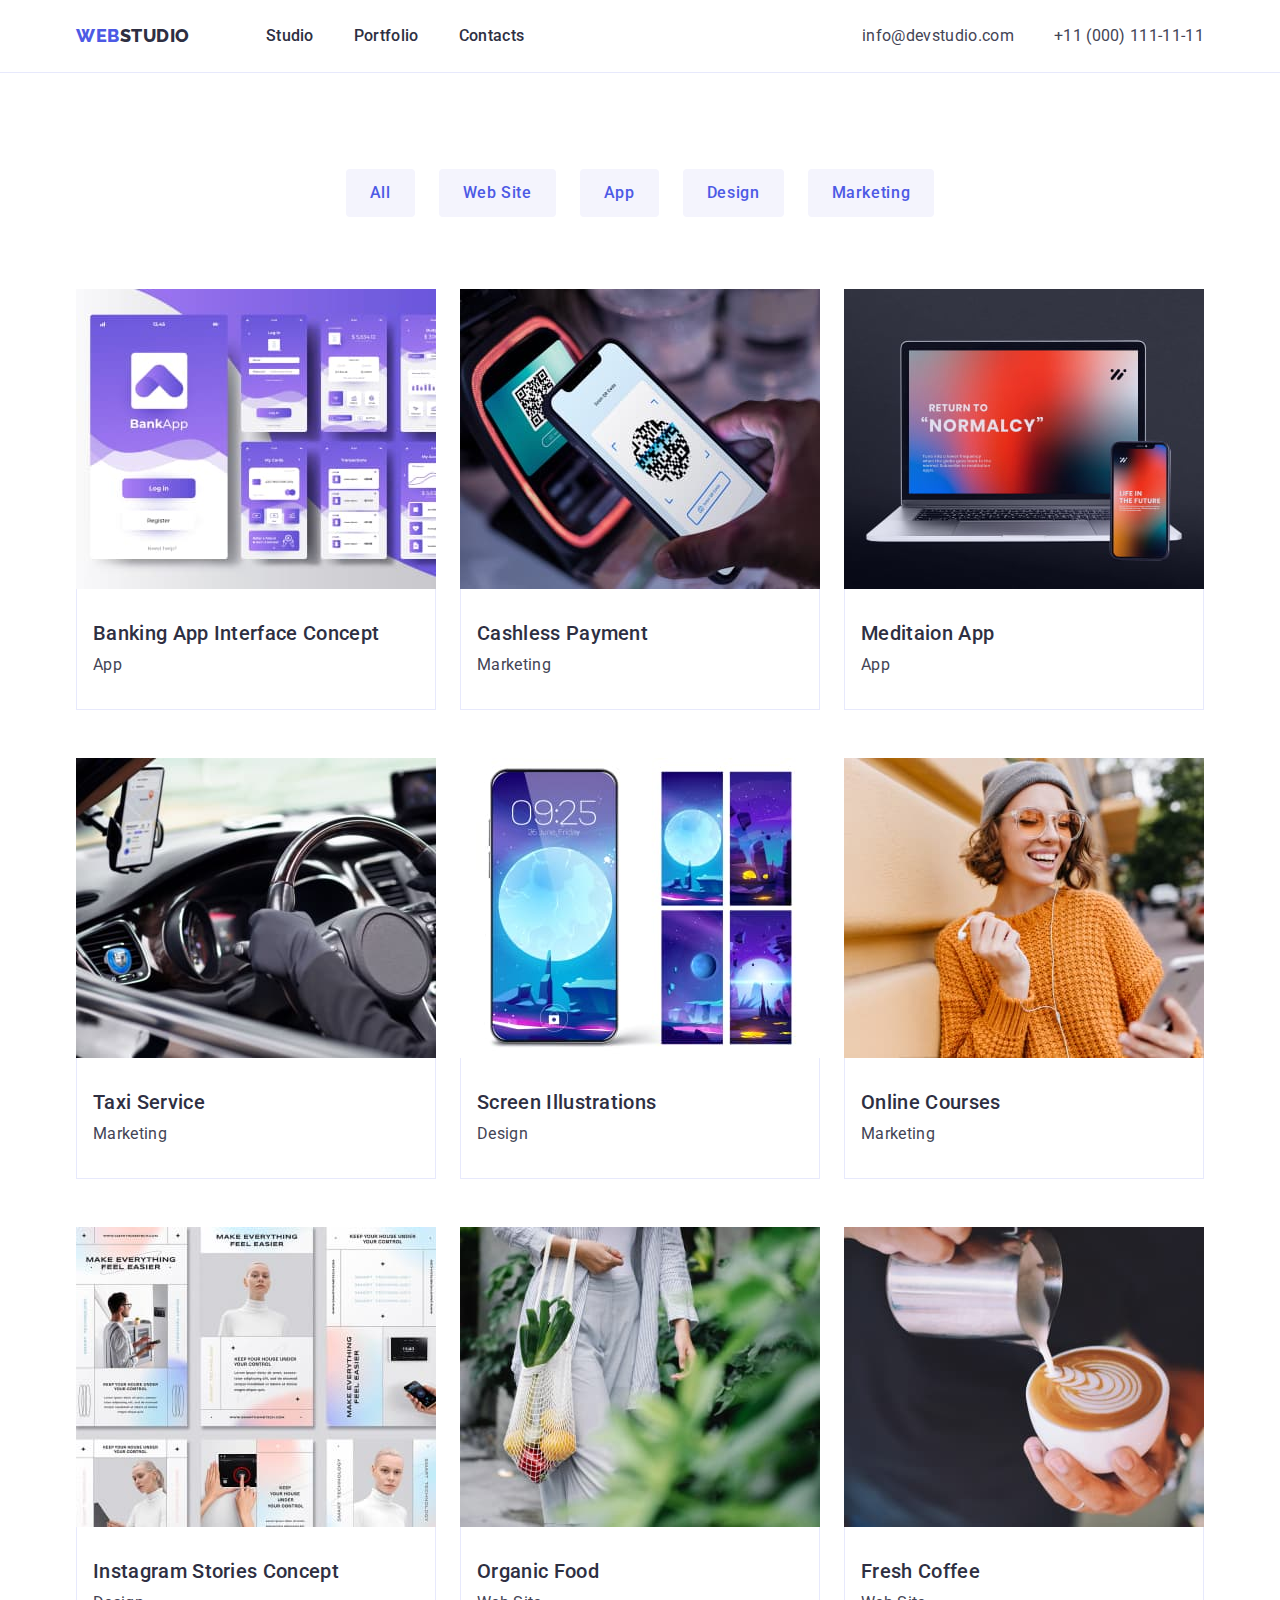
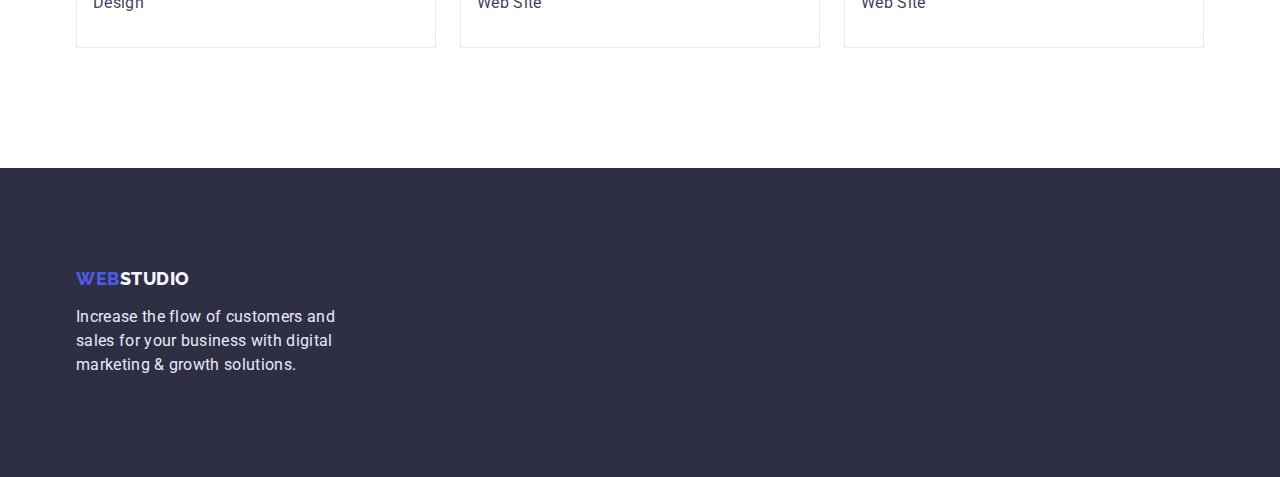
==== portfolio.html @ dd71bd42 "Initial commit" ====
<!DOCTYPE html>
<html lang="en">
  <head>
    <meta charset="UTF-8" />
    <meta http-equiv="X-UA-Compatible" content="IE=edge" />
    <meta name="viewport" content="width=device-width, initial-scale=1.0" />
    <!-- Описание для поисковых систем -->
    <meta name="description" content="Effective Solutions for Your Business" />
    <!-- Текст на вкладке браузера -->
    <title>markup-hw-portfolio</title>
    <!-- Семейство шрифтов ссылки -->
    <link rel="preconnect" href="https://fonts.googleapis.com" />
    <link rel="preconnect" href="https://fonts.gstatic.com" crossorigin />
    <link
      href="https://fonts.googleapis.com/css2?family=Raleway:wght@800&family=Roboto:wght@400;500;700&display=swap"
      rel="stylesheet"
    />
    <!-- modern-normalize Normalize browsers' default style -->
    <link
      rel="stylesheet"
      href="https://cdnjs.cloudflare.com/ajax/libs/modern-normalize/1.1.0/modern-normalize.min.css"
    />
    <!-- CSS стили файл -->
    <link rel="stylesheet" href="./css/styles.css" />
  </head>

  <body>
    <!-- Header section -->
    <header class="header section-header">
      <div class="container header-container">
        <nav class="header-nav">
          <a href="./index.html" class="logo-site link"
            >Web<span class="logo-color">Studio</span></a
          >
          <ul class="nav-list list">
            <li class="nav-item item">
              <a href="./index.html" class="nav-link link">Studio</a>
            </li>
            <li class="nav-item">
              <a href="./portfolio.html" class="nav-link link">Portfolio</a>
            </li>
            <li class="nav-item">
              <a href="" class="nav-link link">Contacts</a>
            </li>
          </ul>

          <ul class="contact contact-list list">
            <li class="contact-item">
              <a href="mailto:info@devstudio.com" class="contact-link link"
                >info@devstudio.com</a
              >
            </li>
            <li class="contact-item">
              <a href="tel:+110001111111" class="contact-link link"
                >+11 (000) 111-11-11</a
              >
            </li>
          </ul>
        </nav>
      </div>
    </header>

    <!-- Main section -->
    <main>
      <!-- Portfolio section -->
      <section class="section-portfolio">
        <div class="container">
          <h1 class="visually-hidden">Portfolio</h1>
          <ul class="filter-portfolio list">
            <li class="filter-item">
              <button type="button" class="filter-btn btn">All</button>
            </li>
            <li class="filter-item">
              <button type="button" class="filter-btn btn">Web Site</button>
            </li>
            <li class="filter-item">
              <button type="button" class="filter-btn btn">App</button>
            </li>
            <li class="filter-item">
              <button type="button" class="filter-btn btn">Design</button>
            </li>
            <li class="filter-item">
              <button type="button" class="filter-btn btn">Marketing</button>
            </li>
          </ul>

          <ul class="portfolio-list card-set list">
            <li class="portfolio-item card-item">
              <a href="" class="portfolio-link link">
                <img
                  src="./images/portfolio/img-1.jpg"
                  alt="app features image"
                  width="360"
                  height="300"
                />
                <div class="portfolio-card-descr">
                  <h2 class="title-third">Banking App Interface Concept</h2>
                  <p class="description-txt">App</p>
                </div>
              </a>
            </li>
            <li class="portfolio-item card-item">
              <a href="" class="portfolio-link link">
                <img
                  src="./images/portfolio/img-2.jpg"
                  alt="qr code scanner image"
                  width="360"
                  height="300"
                />
                <div class="portfolio-card-descr">
                  <h2 class="title-third">Cashless Payment</h2>
                  <p class="description-txt">Marketing</p>
                </div>
              </a>
            </li>
            <li class="portfolio-item card-item">
              <a href="" class="portfolio-link link">
                <img
                  src="./images/portfolio/img-3.jpg"
                  alt="synchronization of the computer with the phone image"
                  width="360"
                  height="300"
                />
                <div class="portfolio-card-descr">
                  <h2 class="title-third">Meditaion App</h2>
                  <p class="description-txt">App</p>
                </div>
              </a>
            </li>
            <li class="portfolio-item card-item">
              <a href="" class="portfolio-link link">
                <img
                  src="./images/portfolio/img-4.jpg"
                  alt="man driving image"
                  width="360"
                  height="300"
                />
                <div class="portfolio-card-descr">
                  <h2 class="title-third">Taxi Service</h2>
                  <p class="description-txt">Marketing</p>
                </div>
              </a>
            </li>
            <li class="portfolio-item card-item">
              <a href="" class="portfolio-link link">
                <img
                  src="./images/portfolio/img-5.jpg"
                  alt="Screen Illustrations image"
                  width="360"
                  height="300"
                />
                <div class="portfolio-card-descr">
                  <h2 class="title-third">Screen Illustrations</h2>
                  <p class="description-txt">Design</p>
                </div>
              </a>
            </li>
            <li class="portfolio-item card-item">
              <a href="" class="portfolio-link link">
                <img
                  src="./images/portfolio/img-6.jpg"
                  alt="girl taking a course online image"
                  width="360"
                  height="300"
                />
                <div class="portfolio-card-descr">
                  <h2 class="title-third">Online Courses</h2>
                  <p class="description-txt">Marketing</p>
                </div>
              </a>
            </li>
            <li class="portfolio-item card-item">
              <a href="" class="portfolio-link link">
                <img
                  src="./images/portfolio/img-7.jpg"
                  alt="Instagram Stories Concept image"
                  width="360"
                  height="300"
                />
                <div class="portfolio-card-descr">
                  <h2 class="title-third">Instagram Stories Concept</h2>
                  <p class="description-txt">Design</p>
                </div>
              </a>
            </li>
            <li class="portfolio-item card-item">
              <a href="" class="portfolio-link link">
                <img
                  src="./images/portfolio/img-8.jpg"
                  alt="shopping girl image"
                  width="360"
                  height="300"
                />
                <div class="portfolio-card-descr">
                  <h2 class="title-third">Organic Food</h2>
                  <p class="description-txt">Web Site</p>
                </div>
              </a>
            </li>
            <li class="portfolio-item card-item">
              <a href="" class="portfolio-link link">
                <img
                  src="./images/portfolio/img-9.jpg"
                  alt="coffee in a cup image"
                  width="360"
                  height="300"
                />
                <div class="portfolio-card-descr">
                  <h2 class="title-third">Fresh Coffee</h2>
                  <p class="description-txt">Web Site</p>
                </div>
              </a>
            </li>
          </ul>
        </div>
      </section>
    </main>

    <!-- Footer section -->
    <footer class="footer section-footer">
      <div class="container">
        <a href="./index.html" class="logo-site link logo-footer"
          >Web<span class="logo-color-second">Studio</span></a
        >
        <p class="footer-description">
          Increase the flow of customers and sales for your business with
          digital marketing & growth solutions.
        </p>
      </div>
    </footer>
  </body>
</html>
---- css/styles.css ----
:root {
  /* txt-color (cl)*/
  --basic-white-txt-cl: #ffffff;
  --navyblue-dark-txt-cl: #2e2f42;
  --slate-txt-cl: #434455;
  --pressed-txt-cl: #404bbf;
  --primary-txt-cl: #4d5ae5;
  --accent-txt-cl: #e7e9fc;

  /* Background-color (bg-cl) */
  --basic-white-bg-cl: #ffffff;
  --navyblue-dark-bg-cl: #2e2f42;
  --cloud-light-bg-cl: #f4f4fd;
  --pressed-bg-cl: #404bbf;
  --primary-bg-cl: #4d5ae5;

  /* logo-color */
  --primary-logo-cl: #4d5ae5;
  --logo-light-color: #f4f4fd;

  /* fonts */
  --basic-font: Roboto, sans-serif;
  --secondary-font: Raleway, sans-serif;

  /* card-set */
  --ident: 24px;
  --items-card: 3;
}

/*======= Reset style =======*/
h1,
h2,
h3,
h4,
h5,
h6,
p,
ul,
li {
  margin: 0;
  padding: 0;
}
img {
  display: block;
  max-width: 100%;
  height: auto;
}
.link {
  text-decoration: none;
}
.list {
  list-style: none;
}
.card-set {
  display: flex;
  flex-wrap: wrap;
  gap: var(--ident);
}
.card-item {
   flex-basis: calc((100%- var(--ident) * (var(--items)-1)) / var(--items));
}

/*########## Basic style ##########*/
body {
  background-color: var(--basic-white-bg-cl);

  font-family: var(--basic-font);
  font-style: normal;
  font-weight: 400;
  font-size: 16px;
  line-height: 1.5;
  letter-spacing: 0.02em;
  color: var(--slate-txt-cl);
}
.container {
  width: 1158px;
  padding-left: 15px;
  padding-right: 15px;
  margin-left: auto;
  margin-right: auto;

  /*для визуального эфекта время работы*/
  /* outline: 1px solid red; */
}

.btn {
  align-items: center;
  letter-spacing: 0.04em;

  font-family: var(--basic-font);
  font-style: normal;
  font-weight: 500;
  font-size: 16px;
  line-height: 1.5;

  cursor: pointer;
  border: none;
}
.text-center {
  text-align: center;
}
.title-two {
  margin: 0 auto 72px;

  font-weight: 700;
  font-size: 36px;
  line-height: 1.11;

  text-align: center;
  text-transform: capitalize;
  color: var(--navyblue-dark-txt-cl);
}
.title-third {
  font-weight: 500;
  font-size: 20px;
  line-height: 1.2;
  color: var(--navyblue-dark-txt-cl);
}
.description-txt {
  color: var(--slate-txt-cl);
}
.visually-hidden {
  position: absolute;
  width: 1px;
  height: 1px;
  margin: -1px;
  border: 0;
  padding: 0;

  white-space: nowrap;
  clip-path: inset(100%);
  clip: rect(0 0 0 0);
  overflow: hidden;
}

/*########## Individual Styles ##########*/

/*======= Header =======*/
.section-header {
  border-bottom: 1px solid var(--accent-txt-cl);
}
.header-nav {
  display: flex;
  align-items: center;
}
/*logo*/
.logo-site {
  margin-right: 76px;

  font-family: var(--secondary-font);
  font-weight: 800;
  font-size: 18px;
  line-height: 1.33;
  letter-spacing: 0.03em;
  text-transform: uppercase;
  color: var(--primary-logo-cl);
}
.logo-color {
  color: var(--navyblue-dark-txt-cl);
}
.logo-color-second {
  color: var(--cloud-light-bg-cl);
}
/*navigation*/
.nav-list {
  display: flex;
  align-items: center;
}
.nav-item:not(:last-child) {
  margin-right: 40px;
}
.nav-link {
  display: block;
  padding-top: 24px;
  padding-bottom: 24px;

  font-style: normal;
  font-weight: 500;
  color: var(--navyblue-dark-txt-cl);

  /* font-size: 16px;
  line-height: 1.5;
  letter-spacing: 0.02em; */
}
.nav-link:hover,
.nav-link:focus {
  color: var(--pressed-txt-cl);
}
/*contact*/
.contact-list {
  display: flex;
  align-items: center;
  margin-left: auto;
}
.contact-item + .contact-item {
  margin-left: 40px;
}
.contact-link {
  display: block;
  padding-top: 24px;
  padding-bottom: 24px;

  font-style: normal;
  line-height: 1.5;
  color: var(--slate-txt-cl);
}
.contact-link:hover,
.contact-link:focus {
  color: var(--pressed-txt-cl);
}

/*======= Hero =======*/
.hero {
  background-color: var(--navyblue-dark-bg-cl);
}
.section-hero {
  padding-top: 188px;
  padding-bottom: 188px;
}
.hero-title {
  width: 494px;
  margin-left: auto;
  margin-right: auto;
  margin-bottom: 48px;

  font-weight: 700;
  font-size: 56px;
  line-height: 1.07;
  text-align: center;
  color: var(--basic-white-txt-cl);
}
.container-elements {
  text-align: center;
}
.hero-btn {
  display: inline-block;
  padding: 16px 32px;
  min-width: 169px;

  border-radius: 4px;
  box-shadow: 0px 4px 4px rgba(0, 0, 0, 0.15);

  color: var(--basic-white-txt-cl);
  background-color: var(--primary-bg-cl);
  /* border: none; */
}
.hero-btn:hover,
.hero-btn:focus {
  background-color: var(--pressed-bg-cl);
}

/*======= Advantage =======*/
.section-advantage {
  padding-top: 120px;
  padding-bottom: 120px;
}
.advantage-list {
  display: flex;
  flex-wrap: wrap;
  margin: -12px;
}
.advantage-item {
  width: 264px;
  margin: 12px;
}
.advantage-title {
  margin-bottom: 8px;
}

/*======= Benefits =======*/
.section-benefits {
  padding-bottom: 120px;
}
.benefits-list {
  display: flex;
  flex-wrap: wrap;
}
.benefits-list+.benefits-list {
  margin-left: 24px;
}

/*======= Team =======*/
.team {
  background-color: var(--cloud-light-bg-cl);
}
.section-team {
  padding-top: 120px;
  padding-bottom: 120px;
}
.team-list {
  display: flex;
  flex-wrap: wrap;
  justify-content: center;
  --items-card: 4;
  gap: var(--ident);
}
.team-item {
  background-color: var(--basic-white-bg-cl);
  box-shadow: 0px 1px 6px rgba(46, 47, 66, 0.08),
    0px 1px 1px rgba(46, 47, 66, 0.16), 0px 2px 1px rgba(46, 47, 66, 0.08);
  border-radius: 0px 0px 4px 4px;
}
.team-item-content {
  padding: 32px 16px;
}
.team-name {
  margin-bottom: 8px;
}

/*======= Footer =======*/
.footer {
  background-color: var(--navyblue-dark-bg-cl);
  padding: 100px 0px;
}
.logo-footer {
  display: inline-block;
  margin-bottom: 16px;
  line-height: calc(21 / 18);
}
.footer-description {
  width: 264px;
  color: var(--accent-txt-cl);
}

/*======= Portfolio =======*/
.section-portfolio {
  padding: 96px 0 120px;
}
/*top-line*/
.filter-portfolio {
  display: flex;
  justify-content: center;
  gap: var(--ident);
  margin-bottom: 72px;
}
.filter-btn {
  padding: 12px 24px;
  border-radius: 4px;

  color: var(--primary-txt-cl);
  background-color: var(--cloud-light-bg-cl);
}
.filter-btn:hover,
.filter-btn:focus {
  color: var(--basic-white-txt-cl);
  background-color: var(--pressed-bg-cl);
}
/*card*/
.portfolio-card-descr {
  padding: 32px 16px;
  border-right: 1px solid var(--accent-txt-cl);
  border-bottom: 1px solid var(--accent-txt-cl);
  border-left: 1px solid var(--accent-txt-cl);
}
.portfolio-card-descr .title-third {
  margin-bottom: 8px;
}
.portfolio-list.card-set {
  row-gap: 48px;
}
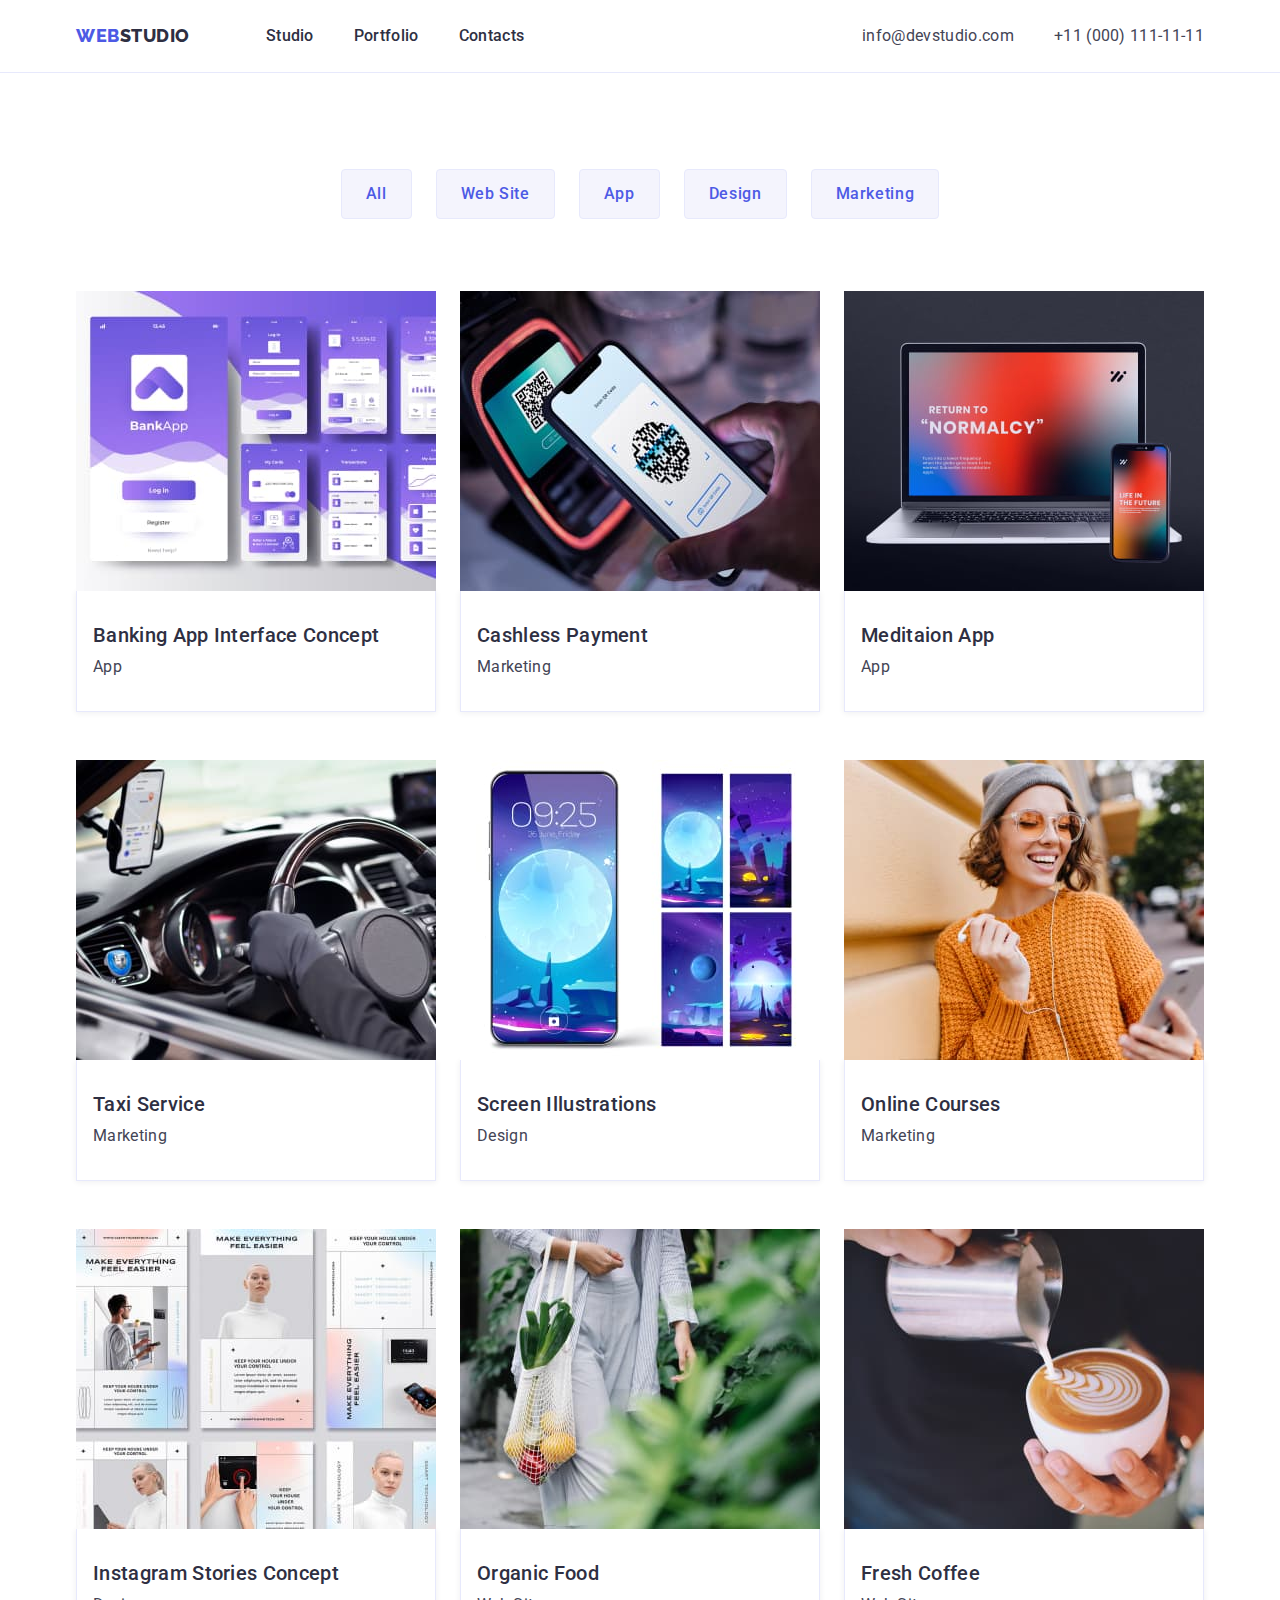
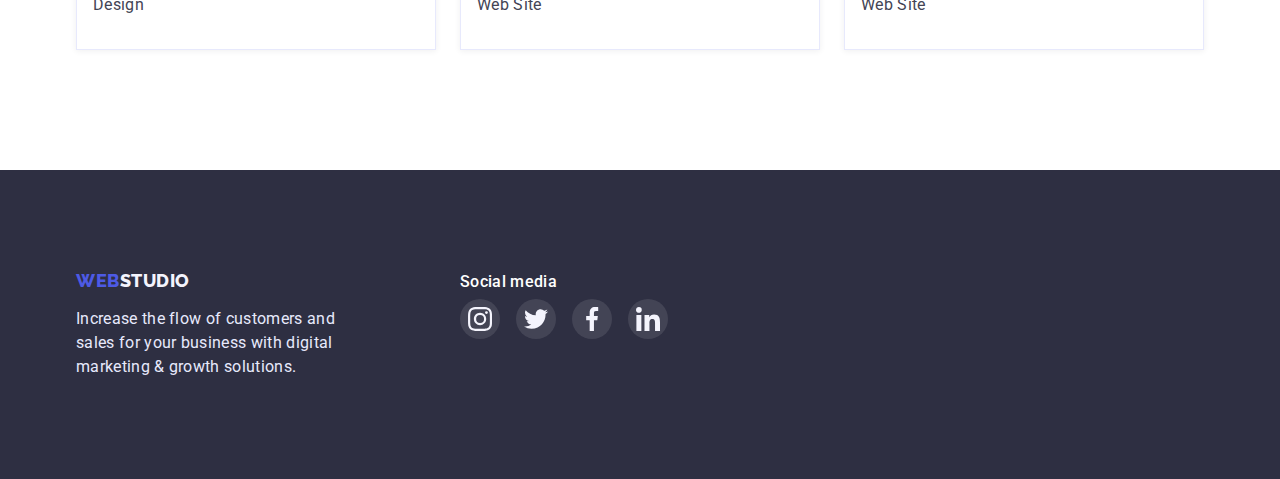
==== commit 01f4ac4d: "ДЗ 4 готово для проверки" ====
--- a/portfolio.html
+++ b/portfolio.html
@@ -219,13 +219,73 @@
     <!-- Footer section -->
     <footer class="footer section-footer">
       <div class="container">
-        <a href="./index.html" class="logo-site link logo-footer"
-          >Web<span class="logo-color-second">Studio</span></a
-        >
-        <p class="footer-description">
-          Increase the flow of customers and sales for your business with
-          digital marketing & growth solutions.
-        </p>
+        <div class="footer-box">
+          <div class="footer-box-logo">
+            <a href="./index.html" class="logo-site link logo-footer"
+              >Web<span class="logo-color-second">Studio</span></a
+            >
+            <p class="footer-description">
+              Increase the flow of customers and sales for your business with
+              digital marketing & growth solutions.
+            </p>
+          </div>
+          <div class="footer-social-media">
+            <h2 class="footer-social-title">Social media</h2>
+            <ul class="list social-media-list">
+              <li class="social-media-item">
+                <a
+                  class="social-media-link link icon-grey"
+                  href="https://instagram.com"
+                  rel="noopener noreferrer"
+                  aria-label="Instagram"
+                >
+                  <svg class="" width="24" height="24">
+                    <use href="./images/icons.svg#icon-instagram-2"></use>
+                  </svg>
+                </a>
+              </li>
+
+              <li class="social-media-item">
+                <a
+                  class="social-media-link link icon-grey"
+                  href="https://twiter.com"
+                  rel="noopener noreferrer"
+                  aria-label="Twiter"
+                >
+                  <svg class="" width="24" height="24">
+                    <use href="./images/icons.svg#icon-twitter-1"></use>
+                  </svg>
+                </a>
+              </li>
+
+              <li class="social-media-item">
+                <a
+                  class="social-media-link link icon-grey"
+                  href="https://facebook.com"
+                  rel="noopener noreferrer"
+                  aria-label="Facebook"
+                >
+                  <svg class="" width="24" height="24">
+                    <use href="./images/icons.svg#icon-facebook-1"></use>
+                  </svg>
+                </a>
+              </li>
+
+              <li class="social-media-item">
+                <a
+                  class="social-media-link link icon-grey"
+                  href="https://linkedin.com"
+                  rel="noopener noreferrer"
+                  aria-label="Linkedin"
+                >
+                  <svg class="" width="24" height="24">
+                    <use href="./images/icons.svg#icon-linkedin-1"></use>
+                  </svg>
+                </a>
+              </li>
+            </ul>
+          </div>
+        </div>
       </div>
     </footer>
   </body>
--- a/css/styles.css
+++ b/css/styles.css
@@ -13,6 +13,8 @@
   --cloud-light-bg-cl: #f4f4fd;
   --pressed-bg-cl: #404bbf;
   --primary-bg-cl: #4d5ae5;
+  --green-bg-cl: #31d0aa;
+  --border-cl: #8e8f99;
 
   /* logo-color */
   --primary-logo-cl: #4d5ae5;
@@ -24,7 +26,7 @@
 
   /* card-set */
   --ident: 24px;
-  --items-card: 3;
+  --items: 3;
 }
 
 /*======= Reset style =======*/
@@ -57,7 +59,7 @@
   gap: var(--ident);
 }
 .card-item {
-   flex-basis: calc((100%- var(--ident) * (var(--items)-1)) / var(--items));
+  flex-basis: calc((100%- var(--ident) * (var(--items)-1)) / var(--items));
 }
 
 /*########## Basic style ##########*/
@@ -133,6 +135,28 @@
   overflow: hidden;
 }
 
+/*social-icons*/
+.social-media-list {
+  display: flex;
+  align-items: center;
+  justify-content: center;
+  gap: var(--ident);
+}
+.social-media-item {
+  width: 40px;
+  height: 40px;
+}
+.social-media-link {
+  display: flex;
+  align-items: center;
+  justify-content: center;
+
+  width: 100%;
+  height: 100%;
+
+  border-radius: 50%;
+}
+
 /*########## Individual Styles ##########*/
 
 /*======= Header =======*/
@@ -216,6 +240,17 @@
 .section-hero {
   padding-top: 188px;
   padding-bottom: 188px;
+  max-width: 1440px;
+  margin: 0 auto;
+
+  background-image: linear-gradient(
+      rgba(46, 47, 66, 0.7),
+      rgba(46, 47, 66, 0.7)
+    ),
+    url(../images/hero/people-office-1.jpg);
+  background-repeat: no-repeat;
+  background-position: center;
+  background-size: cover;
 }
 .hero-title {
   width: 494px;
@@ -254,6 +289,21 @@
   padding-top: 120px;
   padding-bottom: 120px;
 }
+.advantage-icon-box {
+  display: flex;
+  align-items: center;
+  justify-content: center;
+
+  width: 100%;
+  /* height: 112px; */
+  margin-bottom: 8px;
+
+  border-radius: 4px;
+  background-color: var(--cloud-light-bg-cl);
+}
+.icon-advantage {
+  height: 112px;
+} 
 .advantage-list {
   display: flex;
   flex-wrap: wrap;
@@ -275,7 +325,7 @@
   display: flex;
   flex-wrap: wrap;
 }
-.benefits-list+.benefits-list {
+.benefits-list + .benefits-list {
   margin-left: 24px;
 }
 
@@ -291,7 +341,7 @@
   display: flex;
   flex-wrap: wrap;
   justify-content: center;
-  --items-card: 4;
+  --items: 4;
   gap: var(--ident);
 }
 .team-item {
@@ -306,11 +356,67 @@
 .team-name {
   margin-bottom: 8px;
 }
+.team-position {
+  margin-bottom: 8px;
+}
+
+/*team-icons*/
+.social-media-link.icon-blue {
+  fill: var(--cloud-light-bg-cl);
+  background-color: var(--primary-bg-cl);
+}
+.social-media-link:focus,
+.social-media-link:hover {
+  background-color: var(--pressed-bg-cl);
+}
+
+/*======= Customers =======*/
+.customers-section {
+  padding-top: 130px;
+  padding-bottom: 120px;
+}
+.customers-list {
+  display: flex;
+  align-items: center;
+  justify-content: center;
+  flex-wrap: wrap;
+  gap: var(--ident);
+}
+.customers-link {
+  display: flex;
+  align-items: center;
+  justify-content: center;
+
+  width: 168px;
+  height: 88px;
+
+  fill: var(--border-cl);
+  /* background-color: var(--border-cl); */
+
+  border: 1px solid var(--border-cl);
+  border-radius: 4px;
+}
+.customers-link:focus,
+.customers-link:hover {
+  border-color: var(--pressed-bg-cl);
+  fill: var(--pressed-bg-cl);
+}
 
 /*======= Footer =======*/
+.section-footer {
+  padding: 100px 0px;
+}
 .footer {
   background-color: var(--navyblue-dark-bg-cl);
-  padding: 100px 0px;
+}
+.footer-box {
+  display: flex;
+  align-items: baseline;
+}
+
+/*footer-logo-box */
+.footer-box-logo {
+  margin-right: 120px;
 }
 .logo-footer {
   display: inline-block;
@@ -322,6 +428,30 @@
   color: var(--accent-txt-cl);
 }
 
+/*footer-social-media */
+.footer-social-title {
+  margin-bottom: 16px;
+
+  font-weight: 500;
+  font-size: 16px;
+  line-height: 1.5px;
+
+  color: var(--basic-white-txt-cl);
+}
+
+/*footer-icons*/
+.footer-social-media .social-media-list {
+  gap: 16px;
+}
+.social-media-link.icon-grey {
+  fill: var(--cloud-light-bg-cl);
+  background-color: rgba(255, 255, 255, 0.1);
+}
+.social-media-link.icon-grey:focus,
+.social-media-link.icon-grey:hover {
+  background-color: var(--green-bg-cl);
+}
+
 /*======= Portfolio =======*/
 .section-portfolio {
   padding: 96px 0 120px;
@@ -336,6 +466,7 @@
 .filter-btn {
   padding: 12px 24px;
   border-radius: 4px;
+  border: 1px solid var(--accent-txt-cl);
 
   color: var(--primary-txt-cl);
   background-color: var(--cloud-light-bg-cl);
@@ -344,6 +475,11 @@
 .filter-btn:focus {
   color: var(--basic-white-txt-cl);
   background-color: var(--pressed-bg-cl);
+
+  border-color: transparent;
+
+  box-shadow: 0px 3px 1px rgba(0, 0, 0, 0.1), 0px 2px 1px rgba(0, 0, 0, 0.08),
+    0px 2px 2px rgba(0, 0, 0, 0.12);
 }
 /*card*/
 .portfolio-card-descr {
@@ -351,10 +487,22 @@
   border-right: 1px solid var(--accent-txt-cl);
   border-bottom: 1px solid var(--accent-txt-cl);
   border-left: 1px solid var(--accent-txt-cl);
+
+  box-shadow: 0px 1px 6px rgba(46, 47, 66, 0.08);
+}
+
+.portfolio-card-descr:hover,
+.portfolio-card-descr:focus {
+  border-right: 1px solid var(--cloud-light-bg-cl);
+  border-bottom: 1px solid var(--cloud-light-bg-cl);
+  border-left: 1px solid var(--cloud-light-bg-cl);
+
+  box-shadow: 0px 1px 6px rgba(46, 47, 66, 0.08),
+  0px 1px 1px rgba(46, 47, 66, 0.16), 0px 2px 1px rgba(46, 47, 66, 0.08);
 }
 .portfolio-card-descr .title-third {
   margin-bottom: 8px;
 }
 .portfolio-list.card-set {
   row-gap: 48px;
-}+}
